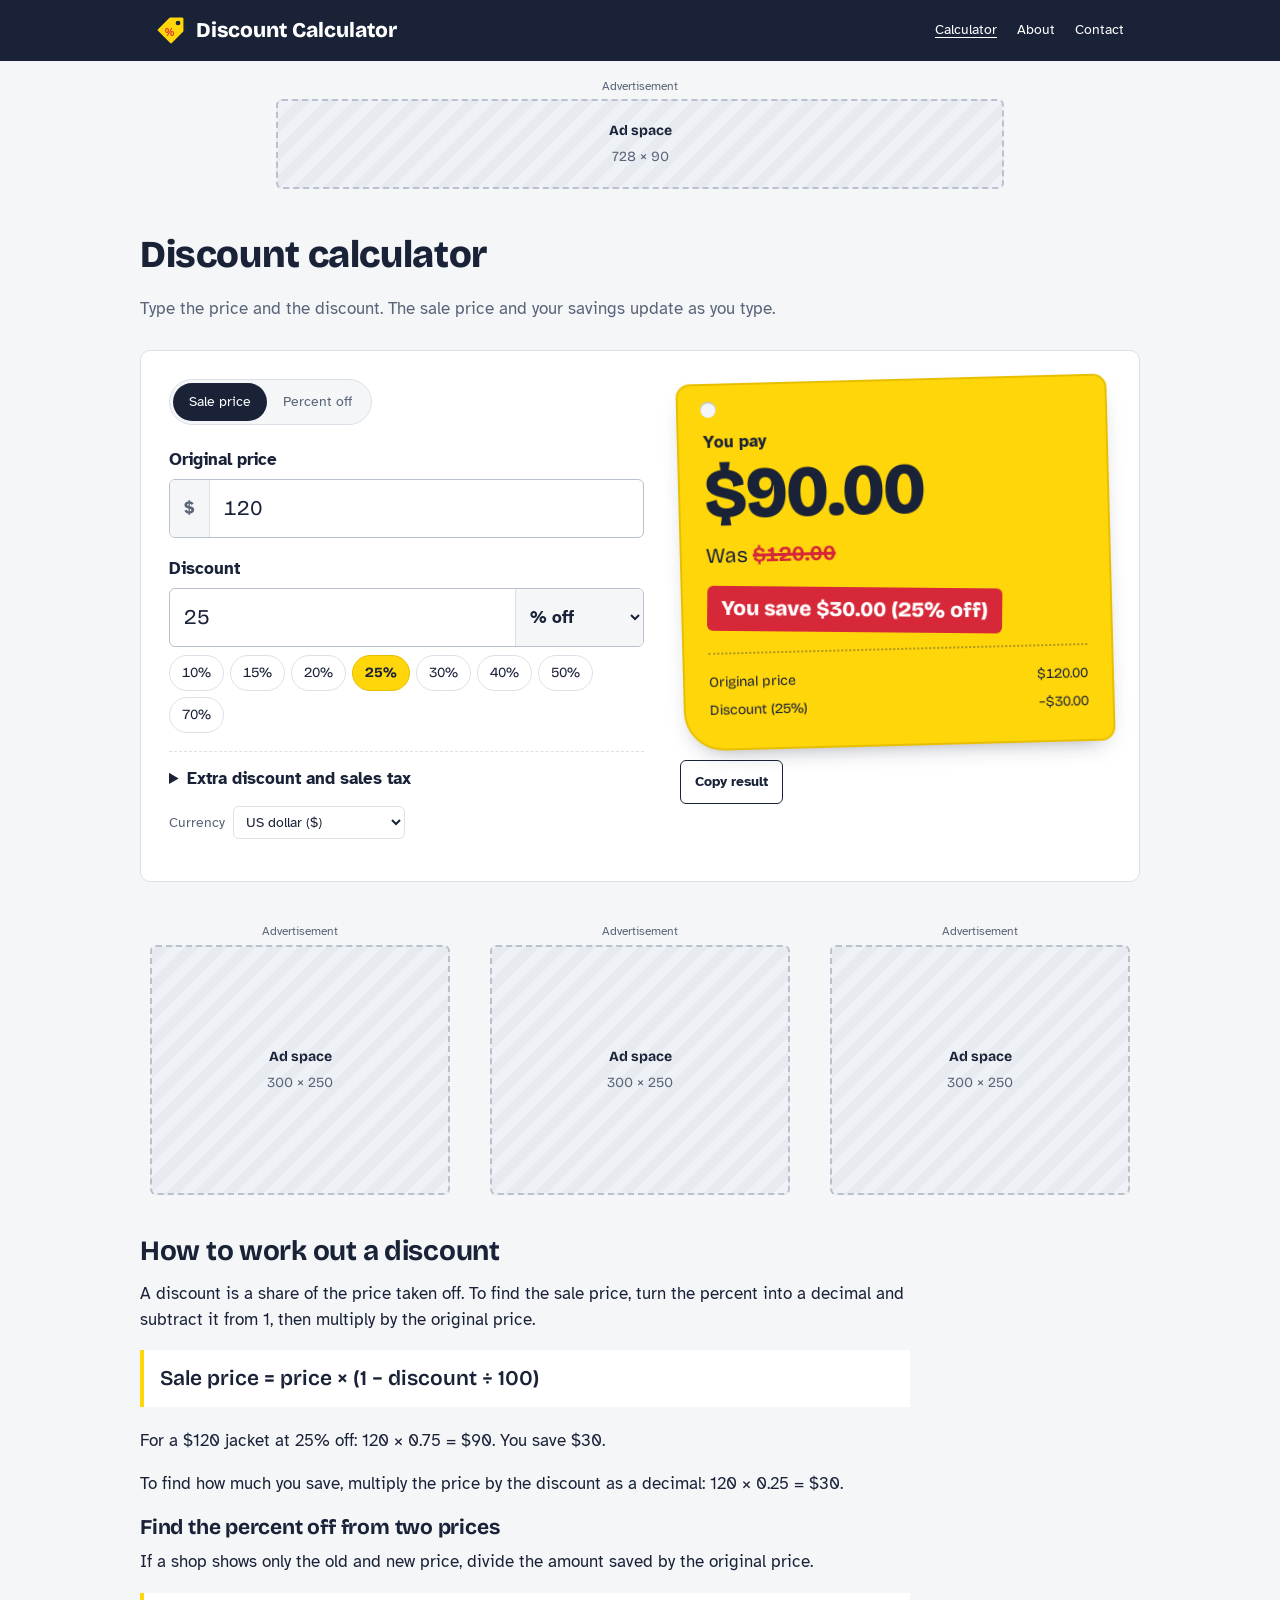
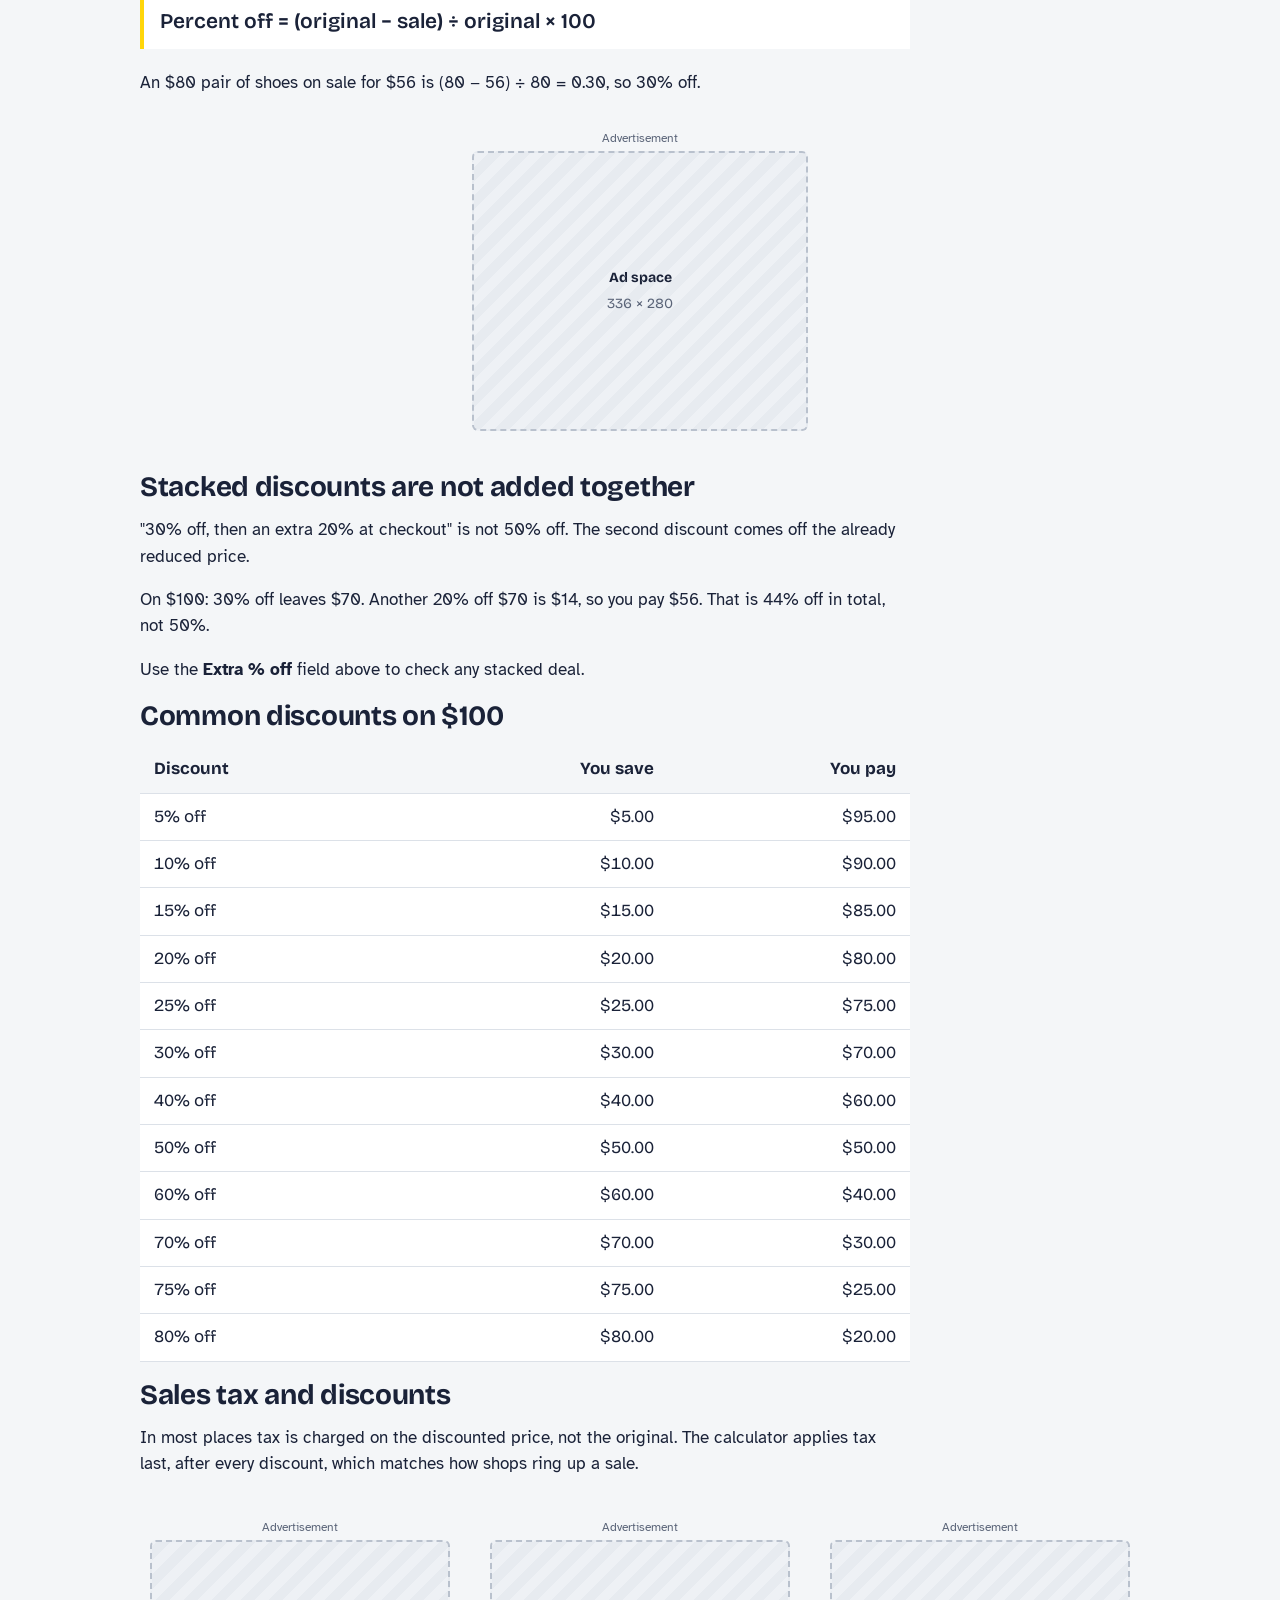
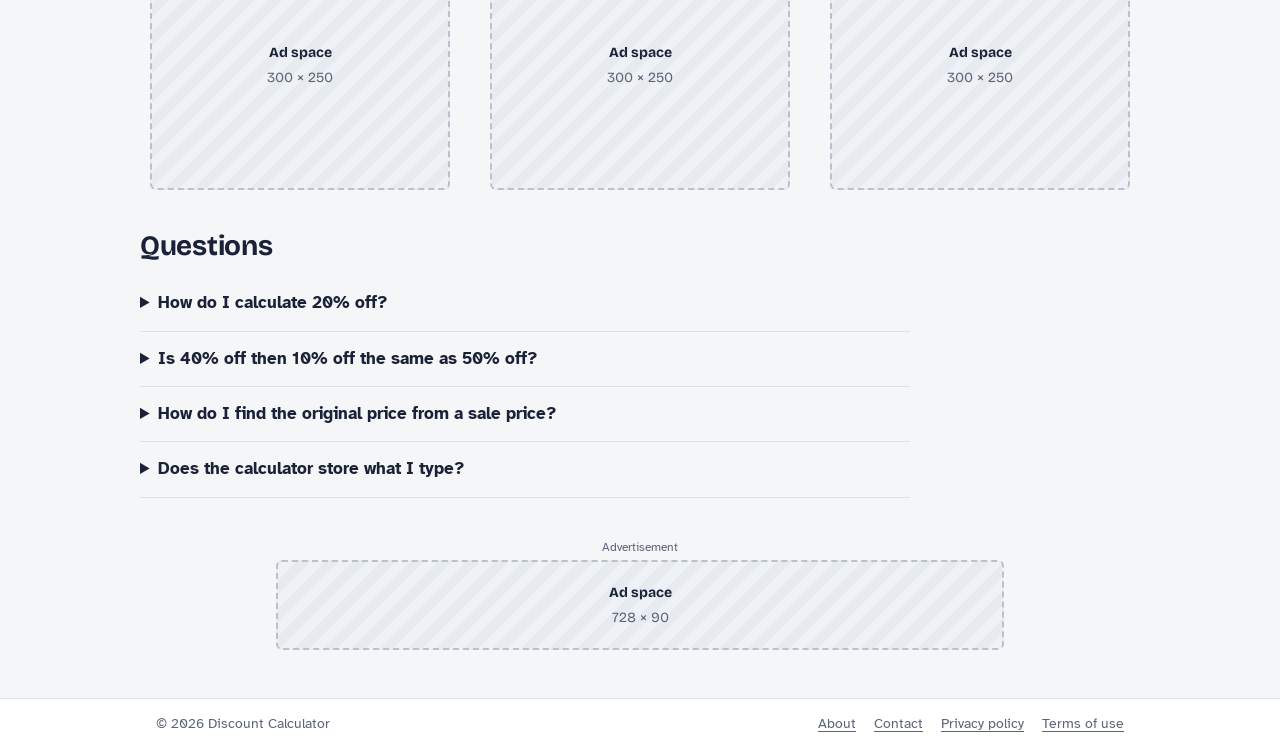
==== public/index.html @ c215a8cb "Add static discount calculator website with ad slots Sale-price and percent-off calculator with stac" ====
<!doctype html>
<html lang="en">
<head>
  <meta charset="utf-8">
  <meta name="viewport" content="width=device-width, initial-scale=1">
  <title>Discount Calculator – Find the Sale Price and How Much You Save</title>
  <meta name="description" content="Free discount calculator. Enter a price and a percent off to see the sale price, how much you save, stacked discounts and sales tax. Works with any currency.">
  <!-- AdSense: replace ca-pub-XXXXXXXXXXXXXXXX with your publisher ID on every page -->
  <meta name="google-adsense-account" content="ca-pub-XXXXXXXXXXXXXXXX">
  <meta property="og:title" content="Discount Calculator">
  <meta property="og:description" content="See the sale price and how much you save in seconds.">
  <meta property="og:type" content="website">
  <meta name="theme-color" content="#1a2238">
  <link rel="icon" href="favicon.svg" type="image/svg+xml">
  <link rel="preconnect" href="https://fonts.googleapis.com">
  <link rel="preconnect" href="https://fonts.gstatic.com" crossorigin>
  <link rel="stylesheet" href="https://fonts.googleapis.com/css2?family=Atkinson+Hyperlegible:wght@400;700&family=Bricolage+Grotesque:opsz,wght@12..96,600;12..96,700;12..96,800&display=swap">
  <link rel="stylesheet" href="css/style.css">
  <script type="application/ld+json">
  {
    "@context": "https://schema.org",
    "@type": "WebApplication",
    "name": "Discount Calculator",
    "applicationCategory": "FinanceApplication",
    "operatingSystem": "Any",
    "offers": { "@type": "Offer", "price": "0" }
  }
  </script>
</head>
<body>
  <a class="skip-link" href="#calculator">Skip to calculator</a>

  <header class="site-header">
    <div class="inner">
      <a class="brand" href="./"><img src="favicon.svg" alt="" width="30" height="30">Discount Calculator</a>
      <nav class="site-nav" aria-label="Main">
        <a href="./" aria-current="page">Calculator</a>
        <a href="about.html">About</a>
        <a href="contact.html">Contact</a>
      </nav>
    </div>
  </header>

  <div class="ad ad-top" data-ad="top-banner" data-size="728 × 90"></div>

  <div class="frame">
    <aside class="rail" aria-label="Advertisement">
      <div class="ad" data-ad="rail-left" data-size="160 × 600"></div>
    </aside>

    <main id="main">
      <section class="calc-intro">
        <h1>Discount calculator</h1>
        <p>Type the price and the discount. The sale price and your savings update as you type.</p>
      </section>

      <section class="calc" id="calculator" aria-label="Discount calculator">
        <div class="calc-inputs">
          <div class="modes" role="tablist" aria-label="What do you want to find?">
            <button type="button" role="tab" id="tab-sale" aria-controls="panel-sale" aria-selected="true">Sale price</button>
            <button type="button" role="tab" id="tab-percent" aria-controls="panel-percent" aria-selected="false" tabindex="-1">Percent off</button>
          </div>

          <!-- Mode 1: price + discount → sale price -->
          <div role="tabpanel" id="panel-sale" aria-labelledby="tab-sale">
            <div class="field" id="f-price">
              <label for="price">Original price</label>
              <div class="input-wrap">
                <span class="affix currency-symbol" aria-hidden="true">$</span>
                <input id="price" type="text" inputmode="decimal" autocomplete="off" placeholder="0.00" value="120">
              </div>
            </div>

            <div class="field" id="f-discount">
              <label for="discount">Discount</label>
              <div class="input-wrap">
                <input id="discount" type="text" inputmode="decimal" autocomplete="off" placeholder="0" value="25">
                <select id="discount-type" aria-label="Discount type">
                  <option value="percent">% off</option>
                  <option value="amount">amount off</option>
                </select>
              </div>
              <div class="chips" id="chips" aria-label="Common discounts">
                <button type="button" data-value="10">10%</button>
                <button type="button" data-value="15">15%</button>
                <button type="button" data-value="20">20%</button>
                <button type="button" data-value="25">25%</button>
                <button type="button" data-value="30">30%</button>
                <button type="button" data-value="40">40%</button>
                <button type="button" data-value="50">50%</button>
                <button type="button" data-value="70">70%</button>
              </div>
            </div>

            <details class="extras">
              <summary>Extra discount and sales tax</summary>
              <div class="row-2">
                <div class="field" id="f-extra">
                  <label for="extra">Extra % off <span class="hint">applied after the first</span></label>
                  <div class="input-wrap">
                    <input id="extra" type="text" inputmode="decimal" autocomplete="off" placeholder="0">
                    <span class="affix">%</span>
                  </div>
                </div>
                <div class="field" id="f-tax">
                  <label for="tax">Sales tax</label>
                  <div class="input-wrap">
                    <input id="tax" type="text" inputmode="decimal" autocomplete="off" placeholder="0">
                    <span class="affix">%</span>
                  </div>
                </div>
              </div>
            </details>
          </div>

          <!-- Mode 2: original + sale price → percent off -->
          <div role="tabpanel" id="panel-percent" aria-labelledby="tab-percent" hidden>
            <div class="field" id="f-orig">
              <label for="orig">Original price</label>
              <div class="input-wrap">
                <span class="affix currency-symbol" aria-hidden="true">$</span>
                <input id="orig" type="text" inputmode="decimal" autocomplete="off" placeholder="0.00" value="80">
              </div>
            </div>
            <div class="field" id="f-sale">
              <label for="sale">Sale price</label>
              <div class="input-wrap">
                <span class="affix currency-symbol" aria-hidden="true">$</span>
                <input id="sale" type="text" inputmode="decimal" autocomplete="off" placeholder="0.00" value="56">
              </div>
            </div>
          </div>

          <p class="currency">
            <label for="currency">Currency</label>
            <select id="currency">
              <option value="USD">US dollar ($)</option>
              <option value="EUR">Euro (€)</option>
              <option value="GBP">British pound (£)</option>
              <option value="INR">Indian rupee (₹)</option>
              <option value="PKR">Pakistani rupee (Rs)</option>
              <option value="CAD">Canadian dollar (CA$)</option>
              <option value="AUD">Australian dollar (A$)</option>
              <option value="AED">UAE dirham (AED)</option>
              <option value="SAR">Saudi riyal (SAR)</option>
              <option value="JPY">Japanese yen (¥)</option>
            </select>
          </p>
        </div>

        <div class="tag-wrap">
          <div class="tag" id="tag" aria-live="polite">
            <p class="tag-label" id="tag-label">You pay</p>
            <p class="tag-price" id="tag-price">–</p>
            <p class="tag-was" id="tag-was"></p>
            <p class="tag-save" id="tag-save" hidden></p>
            <ul class="tag-lines" id="tag-lines"></ul>
          </div>
          <div class="tag-actions">
            <button type="button" class="btn" id="copy">Copy result</button>
            <span id="copy-status" role="status"></span>
          </div>
        </div>
      </section>

      <div class="ad-tiles">
        <div class="ad" data-ad="tile-1" data-size="300 × 250"></div>
        <div class="ad" data-ad="tile-2" data-size="300 × 250"></div>
        <div class="ad" data-ad="tile-3" data-size="300 × 250"></div>
      </div>

      <section class="content">
        <h2>How to work out a discount</h2>
        <p>A discount is a share of the price taken off. To find the sale price, turn the percent into a decimal and subtract it from 1, then multiply by the original price.</p>
        <p class="formula">Sale price = price × (1 − discount ÷ 100)</p>
        <p>For a $120 jacket at 25% off: 120 × 0.75 = $90. You save $30.</p>
        <p>To find how much you save, multiply the price by the discount as a decimal: 120 × 0.25 = $30.</p>

        <h3>Find the percent off from two prices</h3>
        <p>If a shop shows only the old and new price, divide the amount saved by the original price.</p>
        <p class="formula">Percent off = (original − sale) ÷ original × 100</p>
        <p>An $80 pair of shoes on sale for $56 is (80 − 56) ÷ 80 = 0.30, so 30% off.</p>
      </section>

      <div class="ad ad-inline" data-ad="in-content" data-size="336 × 280"></div>

      <section class="content">
        <h2>Stacked discounts are not added together</h2>
        <p>"30% off, then an extra 20% at checkout" is not 50% off. The second discount comes off the already reduced price.</p>
        <p>On $100: 30% off leaves $70. Another 20% off $70 is $14, so you pay $56. That is 44% off in total, not 50%.</p>
        <p>Use the <strong>Extra % off</strong> field above to check any stacked deal.</p>

        <h2>Common discounts on $100</h2>
        <div class="table-scroll">
          <table>
            <thead>
              <tr><th scope="col">Discount</th><th scope="col">You save</th><th scope="col">You pay</th></tr>
            </thead>
            <tbody id="ref-table"></tbody>
          </table>
        </div>

        <h2>Sales tax and discounts</h2>
        <p>In most places tax is charged on the discounted price, not the original. The calculator applies tax last, after every discount, which matches how shops ring up a sale.</p>
      </section>

      <div class="ad-tiles">
        <div class="ad" data-ad="tile-4" data-size="300 × 250"></div>
        <div class="ad" data-ad="tile-5" data-size="300 × 250"></div>
        <div class="ad" data-ad="tile-6" data-size="300 × 250"></div>
      </div>

      <section class="content faq">
        <h2>Questions</h2>
        <details>
          <summary>How do I calculate 20% off?</summary>
          <p>Multiply the price by 0.8. A $45 item at 20% off costs 45 × 0.8 = $36.</p>
        </details>
        <details>
          <summary>Is 40% off then 10% off the same as 50% off?</summary>
          <p>No. You pay 0.6 × 0.9 = 0.54 of the price, which is 46% off.</p>
        </details>
        <details>
          <summary>How do I find the original price from a sale price?</summary>
          <p>Divide the sale price by (1 − discount ÷ 100). If $63 is the price after 30% off, the original was 63 ÷ 0.7 = $90.</p>
        </details>
        <details>
          <summary>Does the calculator store what I type?</summary>
          <p>No. Everything is worked out in your browser. Only your currency choice is remembered on your device.</p>
        </details>
      </section>
    </main>

    <aside class="rail" aria-label="Advertisement">
      <div class="ad" data-ad="rail-right" data-size="160 × 600"></div>
    </aside>
  </div>

  <div class="ad ad-bottom" data-ad="bottom-banner" data-size="728 × 90"></div>

  <footer class="site-footer">
    <div class="inner">
      <span>© <span id="year">2026</span> Discount Calculator</span>
      <nav aria-label="Footer">
        <a href="about.html">About</a>
        <a href="contact.html">Contact</a>
        <a href="privacy.html">Privacy policy</a>
        <a href="terms.html">Terms of use</a>
      </nav>
    </div>
  </footer>

  <aside class="video-ad" id="video-ad" aria-label="Advertisement" hidden>
    <span class="ad-label">Advertisement</span>
    <button type="button" class="close-ad" id="video-ad-close" aria-label="Close video ad">×</button>
    <div class="ad-box" id="video-ad-box"></div>
  </aside>

  <dialog class="popup-ad" id="popup-ad" aria-label="Advertisement">
    <div class="popup-inner">
      <span class="ad-label">Advertisement</span>
      <div class="ad-box" id="popup-ad-box"></div>
      <button type="button" class="popup-close" id="popup-ad-close">Close ad and continue</button>
    </div>
  </dialog>

  <script src="js/calculator.js"></script>
  <script src="js/ads.js"></script>
</body>
</html>
---- public/css/style.css ----
/* Discount Calculator — shelf-tag theme */

:root {
  --ink: #1a2238;
  --ink-soft: #5a6478;
  --paper: #f4f6f8;
  --surface: #ffffff;
  --rule: #dce1e8;
  --tag: #ffd60a;
  --tag-edge: #e8bf00;
  --markdown: #d62839;
  --focus: #2f6fed;

  --display: "Bricolage Grotesque", "Arial Narrow", system-ui, sans-serif;
  --text: "Atkinson Hyperlegible", system-ui, -apple-system, "Segoe UI", sans-serif;

  --step--1: 0.875rem;
  --step-0: 1.0625rem;
  --step-1: 1.3125rem;
  --step-2: 1.75rem;
  --step-3: 2.375rem;
  --step-4: clamp(2.75rem, 7vw, 4.5rem);

  --radius-field: 6px;
  --radius-tag: 14px;
  --main-width: 1000px;
}

*,
*::before,
*::after {
  box-sizing: border-box;
}

html {
  -webkit-text-size-adjust: 100%;
}

body {
  margin: 0;
  background: var(--paper);
  color: var(--ink);
  font-family: var(--text);
  font-size: var(--step-0);
  line-height: 1.55;
}

img,
video {
  display: block;
  max-width: 100%;
}

a {
  color: var(--ink);
  text-underline-offset: 3px;
}

:focus-visible {
  outline: 3px solid var(--focus);
  outline-offset: 2px;
}

h1,
h2,
h3 {
  font-family: var(--display);
  line-height: 1.15;
  letter-spacing: -0.01em;
  margin: 0 0 0.5em;
}

h1 {
  font-size: var(--step-3);
  font-weight: 800;
}

h2 {
  font-size: var(--step-2);
  font-weight: 700;
}

h3 {
  font-size: var(--step-1);
  font-weight: 700;
}

p {
  margin: 0 0 1em;
}

.skip-link {
  position: absolute;
  left: -999px;
  top: 8px;
  background: var(--surface);
  padding: 8px 12px;
  z-index: 100;
}

.skip-link:focus {
  left: 8px;
}

/* ---------- Header & footer ---------- */

.site-header {
  background: var(--ink);
  color: #fff;
}

.site-header .inner,
.site-footer .inner {
  max-width: var(--main-width);
  margin: 0 auto;
  padding: 14px 16px;
  display: flex;
  align-items: center;
  justify-content: space-between;
  gap: 16px;
  flex-wrap: wrap;
}

.brand {
  display: flex;
  align-items: center;
  gap: 10px;
  color: #fff;
  text-decoration: none;
  font-family: var(--display);
  font-weight: 800;
  font-size: var(--step-1);
}

.brand img {
  width: 30px;
  height: 30px;
}

.site-nav {
  display: flex;
  gap: 20px;
  font-size: var(--step--1);
}

.site-nav a {
  color: #fff;
  text-decoration: none;
}

.site-nav a:hover,
.site-nav a[aria-current="page"] {
  text-decoration: underline;
}

.site-footer {
  border-top: 1px solid var(--rule);
  background: var(--surface);
  color: var(--ink-soft);
  font-size: var(--step--1);
  margin-top: 48px;
}

.site-footer nav {
  display: flex;
  flex-wrap: wrap;
  gap: 18px;
}

.site-footer a {
  color: var(--ink-soft);
}

/* ---------- Page frame with side rails ---------- */

.frame {
  display: grid;
  grid-template-columns: minmax(0, var(--main-width));
  justify-content: center;
  gap: 24px;
  padding: 0 16px;
}

.rail {
  display: none;
}

@media (min-width: 1300px) {
  .frame {
    grid-template-columns: 160px minmax(0, var(--main-width)) 160px;
  }

  .rail {
    display: block;
  }

  .rail .ad {
    position: sticky;
    top: 16px;
  }
}

@media (min-width: 1720px) {
  .frame {
    grid-template-columns: 300px minmax(0, var(--main-width)) 300px;
  }
}

main {
  min-width: 0;
}

/* ---------- Calculator ---------- */

.calc-intro {
  padding: 28px 0 8px;
  max-width: 62ch;
}

.calc-intro p {
  color: var(--ink-soft);
  margin: 0;
}

.calc {
  display: grid;
  grid-template-columns: minmax(0, 1fr);
  gap: 28px;
  background: var(--surface);
  border: 1px solid var(--rule);
  border-radius: 10px;
  padding: 20px;
  margin-top: 20px;
}

@media (min-width: 820px) {
  .calc {
    grid-template-columns: minmax(0, 1.1fr) minmax(0, 1fr);
    gap: 36px;
    padding: 28px;
  }
}

.modes {
  display: inline-flex;
  border: 1px solid var(--rule);
  border-radius: 999px;
  padding: 3px;
  margin-bottom: 22px;
  background: var(--paper);
}

.modes button {
  font: inherit;
  font-size: var(--step--1);
  border: 0;
  background: transparent;
  color: var(--ink-soft);
  padding: 8px 16px;
  border-radius: 999px;
  cursor: pointer;
}

.modes button[aria-selected="true"] {
  background: var(--ink);
  color: #fff;
}

.field {
  margin-bottom: 18px;
}

.field label,
.field .label {
  display: block;
  font-weight: 700;
  margin-bottom: 6px;
}

.field .hint {
  font-weight: 400;
  color: var(--ink-soft);
  font-size: var(--step--1);
}

.input-wrap {
  display: flex;
  align-items: stretch;
  border: 1.5px solid #b9c1cd;
  border-radius: var(--radius-field);
  background: var(--surface);
  overflow: hidden;
}

.input-wrap:focus-within {
  border-color: var(--focus);
  box-shadow: 0 0 0 3px rgba(47, 111, 237, 0.2);
}

.input-wrap input {
  flex: 1;
  min-width: 0;
  border: 0;
  padding: 12px 14px;
  font: inherit;
  font-size: var(--step-1);
  font-variant-numeric: tabular-nums;
  color: var(--ink);
  background: transparent;
}

.input-wrap input:focus {
  outline: none;
}

.input-wrap .affix {
  display: flex;
  align-items: center;
  padding: 0 14px;
  background: var(--paper);
  color: var(--ink-soft);
  font-weight: 700;
  border-left: 1px solid var(--rule);
}

.input-wrap .affix:first-child {
  border-left: 0;
  border-right: 1px solid var(--rule);
}

.input-wrap select {
  border: 0;
  border-left: 1px solid var(--rule);
  background: var(--paper);
  font: inherit;
  font-weight: 700;
  color: var(--ink);
  padding: 0 10px;
  cursor: pointer;
}

.field.has-error .input-wrap {
  border-color: var(--markdown);
}

.error {
  color: var(--markdown);
  font-size: var(--step--1);
  margin: 6px 0 0;
}

.chips {
  display: flex;
  flex-wrap: wrap;
  gap: 6px;
  margin-top: 8px;
}

.chips button {
  font: inherit;
  font-size: var(--step--1);
  font-variant-numeric: tabular-nums;
  border: 1px solid var(--rule);
  background: var(--surface);
  color: var(--ink);
  border-radius: 999px;
  padding: 6px 12px;
  min-height: 36px;
  cursor: pointer;
}

.chips button[aria-pressed="true"] {
  background: var(--tag);
  border-color: var(--tag-edge);
  font-weight: 700;
}

.extras {
  border-top: 1px dashed var(--rule);
  padding-top: 14px;
}

.extras summary {
  cursor: pointer;
  font-weight: 700;
  margin-bottom: 14px;
}

.row-2 {
  display: grid;
  grid-template-columns: 1fr 1fr;
  gap: 12px;
}

.currency {
  display: flex;
  align-items: center;
  gap: 8px;
  font-size: var(--step--1);
  color: var(--ink-soft);
}

.currency select {
  font: inherit;
  border: 1px solid var(--rule);
  border-radius: var(--radius-field);
  padding: 6px 8px;
  background: var(--surface);
  color: var(--ink);
}

/* ---------- The shelf tag (result) ---------- */

.tag-wrap {
  align-self: start;
  position: sticky;
  top: 16px;
}

.tag {
  position: relative;
  background: var(--tag);
  border: 2px solid var(--tag-edge);
  border-radius: var(--radius-tag) var(--radius-tag) var(--radius-tag) 40px;
  padding: 44px 24px 24px;
  transform: rotate(-1.5deg);
  box-shadow: 0 10px 24px -14px rgba(26, 34, 56, 0.55);
}

/* Punch hole and string */
.tag::before {
  content: "";
  position: absolute;
  top: 16px;
  left: 22px;
  width: 16px;
  height: 16px;
  border-radius: 50%;
  background: var(--paper);
  box-shadow: inset 0 1px 2px rgba(0, 0, 0, 0.3);
}

.tag-label {
  font-weight: 700;
  margin: 0 0 2px;
}

.tag-price {
  font-family: var(--display);
  font-weight: 800;
  font-size: var(--step-4);
  line-height: 1;
  letter-spacing: -0.03em;
  font-variant-numeric: tabular-nums;
  margin: 0 0 10px;
  overflow-wrap: anywhere;
}

.tag-was {
  font-size: var(--step-1);
  margin: 0 0 18px;
}

.tag-was s {
  color: var(--markdown);
  text-decoration-thickness: 3px;
  font-weight: 700;
  font-variant-numeric: tabular-nums;
}

.tag-save {
  display: inline-block;
  background: var(--markdown);
  color: #fff;
  font-family: var(--display);
  font-weight: 800;
  font-size: var(--step-1);
  padding: 6px 14px;
  border-radius: 6px;
  transform: rotate(2deg);
  margin-bottom: 18px;
  font-variant-numeric: tabular-nums;
}

.tag-lines {
  list-style: none;
  margin: 0;
  padding: 14px 0 0;
  border-top: 2px dotted rgba(26, 34, 56, 0.35);
  font-size: var(--step--1);
}

.tag-lines li {
  display: flex;
  justify-content: space-between;
  gap: 12px;
  padding: 3px 0;
  font-variant-numeric: tabular-nums;
}

.tag.is-empty .tag-price {
  font-size: var(--step-3);
}

.tag.updated {
  animation: tag-swing 0.45s ease-out;
}

@keyframes tag-swing {
  0% {
    transform: rotate(-4deg);
  }
  60% {
    transform: rotate(0deg);
  }
  100% {
    transform: rotate(-1.5deg);
  }
}

.tag-actions {
  margin-top: 14px;
  display: flex;
  gap: 10px;
  align-items: center;
  font-size: var(--step--1);
}

.btn {
  font: inherit;
  font-weight: 700;
  border: 1.5px solid var(--ink);
  background: var(--surface);
  color: var(--ink);
  border-radius: var(--radius-field);
  padding: 9px 14px;
  min-height: 44px;
  cursor: pointer;
}

.btn:hover {
  background: var(--paper);
}

/* ---------- Content sections ---------- */

.content {
  margin-top: 40px;
  max-width: 70ch;
}

.content ul,
.content ol {
  padding-left: 1.3em;
}

.content li {
  margin-bottom: 0.4em;
}

.formula {
  background: var(--surface);
  border-left: 4px solid var(--tag);
  padding: 12px 16px;
  font-size: var(--step-1);
  font-family: var(--display);
  font-weight: 600;
  margin: 0 0 1em;
}

.table-scroll {
  overflow-x: auto;
  margin: 0 0 1em;
}

table {
  border-collapse: collapse;
  width: 100%;
  background: var(--surface);
  font-variant-numeric: tabular-nums;
}

th,
td {
  text-align: right;
  padding: 10px 14px;
  border-bottom: 1px solid var(--rule);
  white-space: nowrap;
}

th:first-child,
td:first-child {
  text-align: left;
}

thead th {
  font-family: var(--display);
  background: var(--paper);
}

.faq details {
  border-bottom: 1px solid var(--rule);
  padding: 14px 0;
}

.faq summary {
  cursor: pointer;
  font-weight: 700;
  font-size: var(--step-0);
}

.faq details p {
  margin: 10px 0 0;
}

.prose {
  max-width: 70ch;
  padding-top: 28px;
}

.prose h2 {
  margin-top: 1.5em;
}

/* ---------- Ad slots ---------- */

.ad {
  margin: 0 auto;
  text-align: center;
}

.ad-label {
  display: block;
  font-size: 0.75rem;
  color: var(--ink-soft);
  margin-bottom: 4px;
  text-align: center;
}

.ad-box {
  margin: 0 auto;
  overflow: hidden;
}

.ad-placeholder {
  display: flex;
  flex-direction: column;
  align-items: center;
  justify-content: center;
  gap: 4px;
  width: 100%;
  height: 100%;
  border: 2px dashed #b9c1cd;
  border-radius: 6px;
  background: repeating-linear-gradient(
    -45deg,
    #eef1f5,
    #eef1f5 10px,
    #e7ebf0 10px,
    #e7ebf0 20px
  );
  color: var(--ink-soft);
  font-size: var(--step--1);
  padding: 8px;
}

.ad-placeholder span {
  font-family: var(--display);
}

.ad-placeholder strong {
  color: var(--ink);
  font-family: var(--display);
}

.ad-box img {
  margin: 0 auto;
}

/* Reserved sizes stop the layout from jumping when ads load */
.ad-top {
  padding: 16px;
}

.ad-top .ad-box,
.ad-bottom .ad-box {
  width: 728px;
  max-width: 100%;
  min-height: 90px;
  height: 90px;
}

@media (max-width: 767px) {
  .ad-top .ad-box,
  .ad-bottom .ad-box {
    width: 320px;
    height: 100px;
    min-height: 100px;
  }
}

.ad-bottom {
  margin-top: 40px;
}

.rail .ad-box {
  width: 160px;
  height: 600px;
}

@media (min-width: 1720px) {
  .rail .ad-box {
    width: 300px;
  }
}

.ad-tiles {
  display: grid;
  grid-template-columns: repeat(auto-fit, minmax(300px, 1fr));
  gap: 20px;
  margin: 40px 0;
  justify-items: center;
}

.ad-tiles .ad-box {
  width: 300px;
  height: 250px;
}

.ad-inline {
  margin: 32px 0;
}

.ad-inline .ad-box {
  width: 336px;
  max-width: 100%;
  height: 280px;
}

/* Floating video ad, bottom right */
.video-ad {
  position: fixed;
  right: 16px;
  bottom: 16px;
  width: 340px;
  max-width: calc(100vw - 32px);
  background: var(--ink);
  color: #fff;
  border-radius: 10px;
  padding: 8px;
  z-index: 50;
  box-shadow: 0 16px 40px -12px rgba(26, 34, 56, 0.6);
}

.video-ad[hidden] {
  display: none;
}

.video-ad .ad-label {
  color: #c9cfdb;
  text-align: left;
  margin: 0 36px 6px 4px;
}

.video-ad .ad-box {
  width: 100%;
  aspect-ratio: 16 / 9;
  background: #000;
  border-radius: 6px;
}

.video-ad video {
  width: 100%;
  height: 100%;
  object-fit: cover;
}

.video-ad .ad-placeholder {
  background: #2a3350;
  border-color: #56607a;
  color: #c9cfdb;
}

.video-ad .ad-placeholder strong {
  color: #fff;
}

.close-ad {
  position: absolute;
  top: 4px;
  right: 4px;
  width: 32px;
  height: 32px;
  border: 0;
  border-radius: 50%;
  background: rgba(255, 255, 255, 0.15);
  color: #fff;
  font-size: 20px;
  line-height: 1;
  cursor: pointer;
}

@media (max-width: 600px) {
  .video-ad {
    width: 220px;
    right: 10px;
    bottom: 10px;
  }
}

/* Full-screen popup ad */
.popup-ad {
  width: 100vw;
  height: 100vh;
  max-width: 100vw;
  max-height: 100vh;
  margin: 0;
  padding: 0;
  border: 0;
  background: rgba(26, 34, 56, 0.94);
  color: #fff;
}

.popup-ad[open] {
  display: flex;
  align-items: center;
  justify-content: center;
}

.popup-ad::backdrop {
  background: transparent;
}

.popup-inner {
  position: relative;
  width: min(640px, calc(100vw - 32px));
  text-align: center;
}

.popup-inner .ad-label {
  color: #c9cfdb;
  margin-bottom: 10px;
}

.popup-inner .ad-box {
  width: 100%;
  aspect-ratio: 4 / 3;
  max-height: 70vh;
}

.popup-inner .ad-placeholder {
  background: #2a3350;
  border-color: #56607a;
  color: #c9cfdb;
}

.popup-inner .ad-placeholder strong {
  color: #fff;
  font-size: var(--step-1);
}

.popup-close {
  margin-top: 16px;
  font: inherit;
  font-weight: 700;
  background: #fff;
  color: var(--ink);
  border: 0;
  border-radius: var(--radius-field);
  padding: 10px 20px;
  min-height: 44px;
  cursor: pointer;
}

@media (prefers-reduced-motion: reduce) {
  *,
  *::before,
  *::after {
    animation: none !important;
    transition: none !important;
  }
}

.ad-box img,
.ad-box a {
  display: block;
  width: 100%;
  height: 100%;
}

.ad-box img {
  object-fit: contain;
}

/* Prices read better in the display face (the text face slashes its zeros) */
.input-wrap input,
.chips button,
.tag-was,
.tag-lines,
table {
  font-family: var(--display);
}

@media (max-width: 819px) {
  .tag-wrap {
    position: static;
  }
}
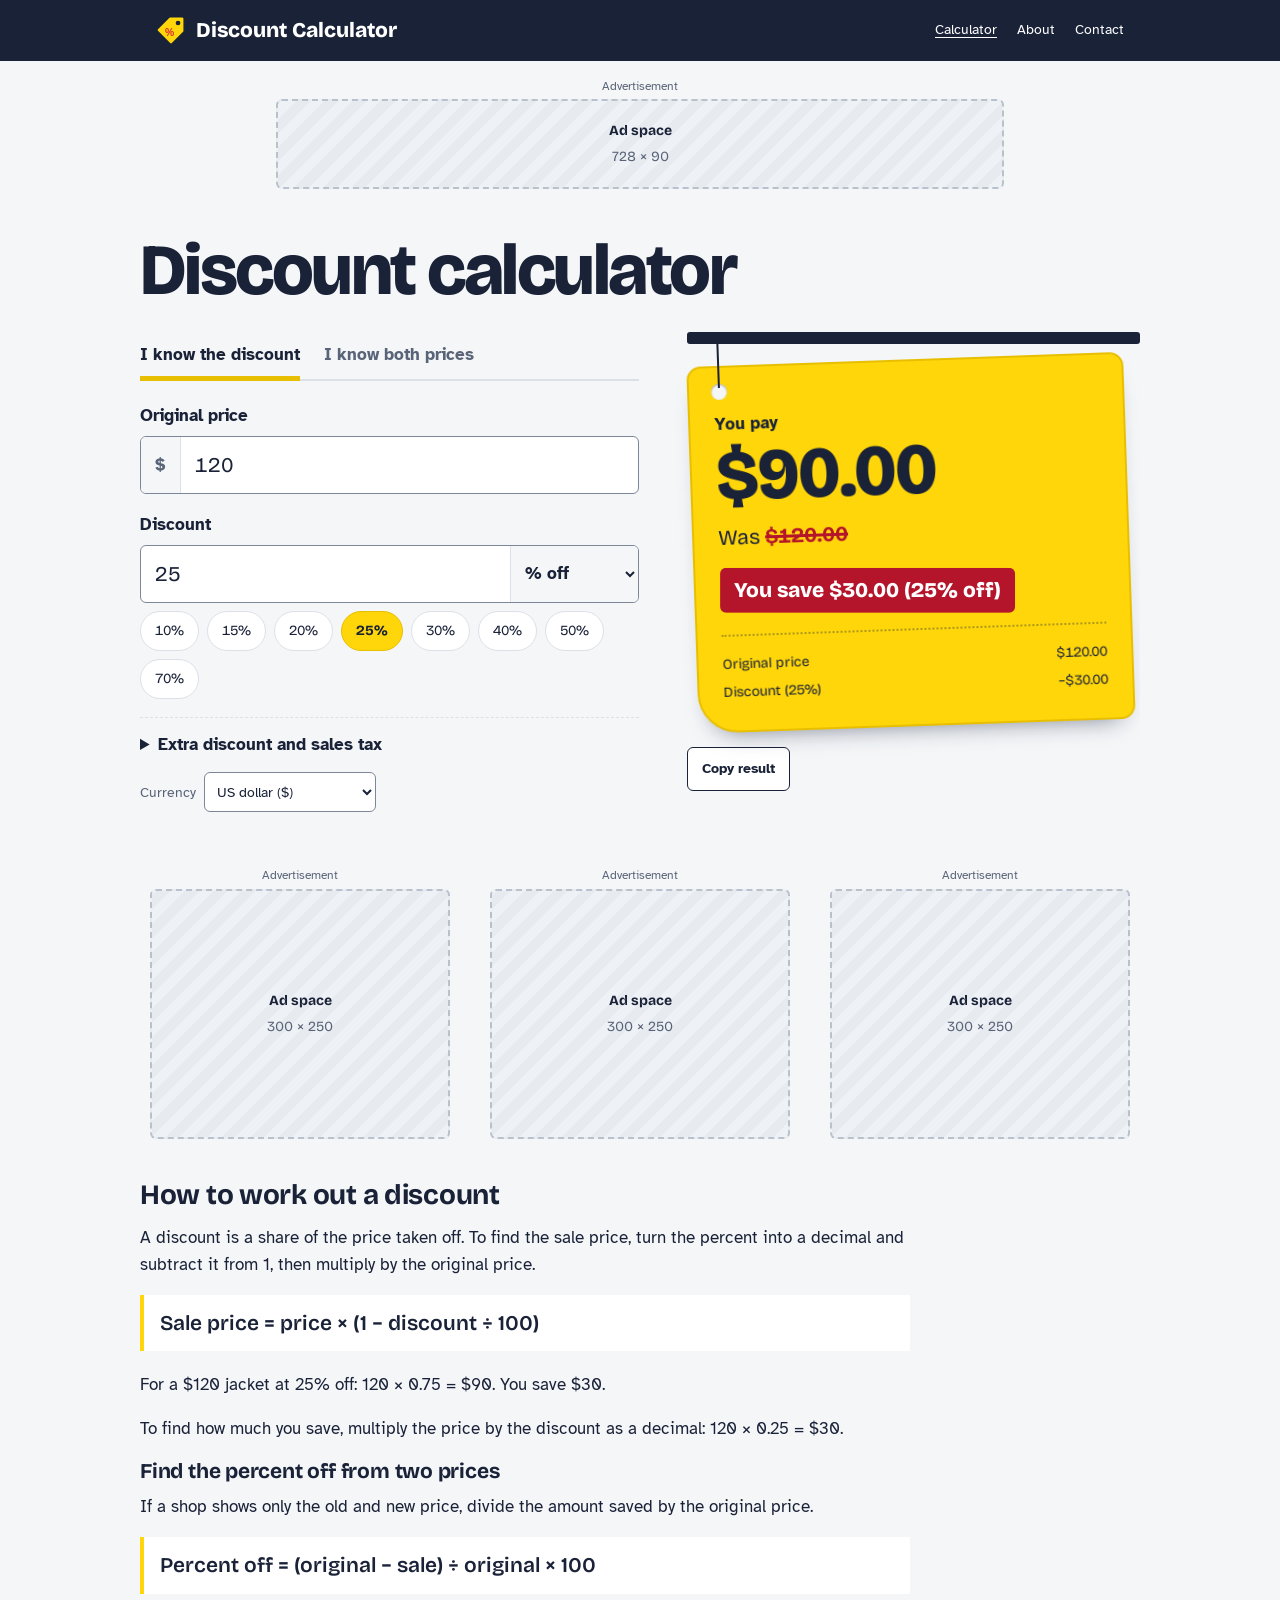
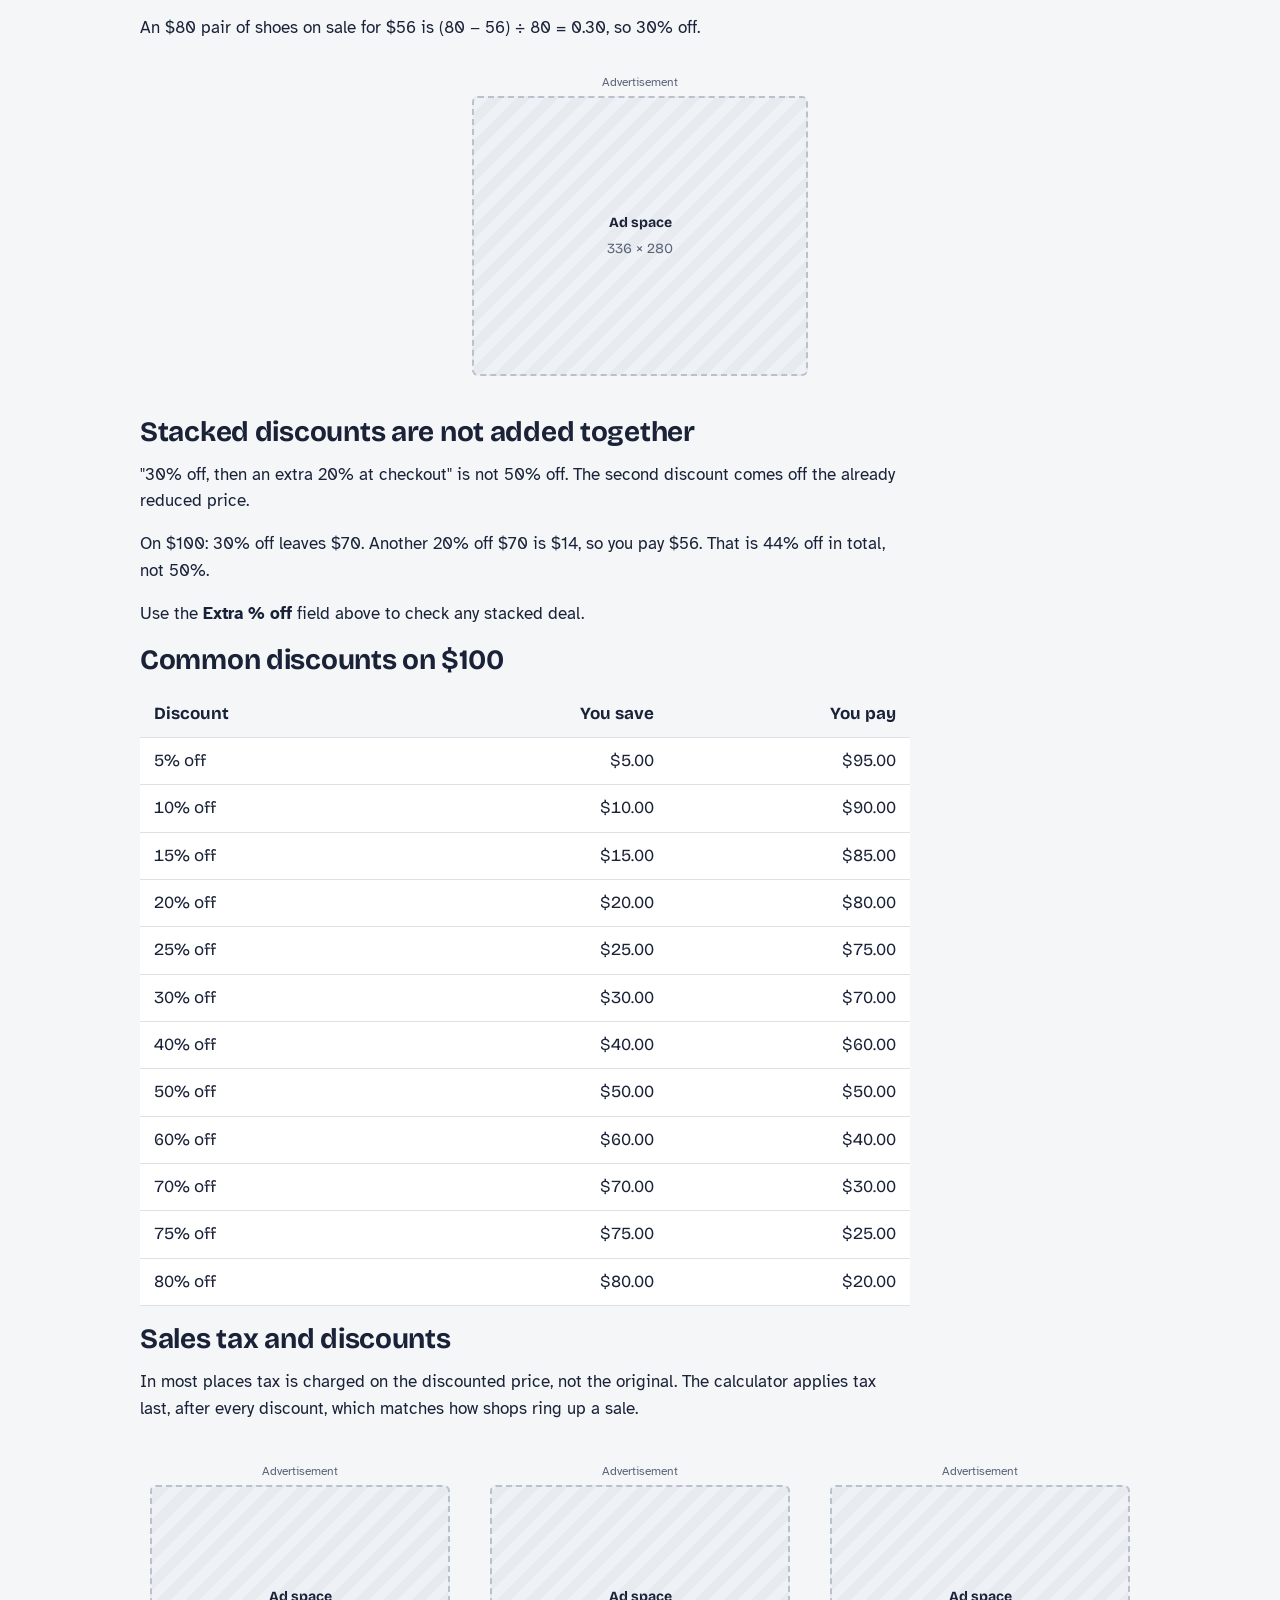
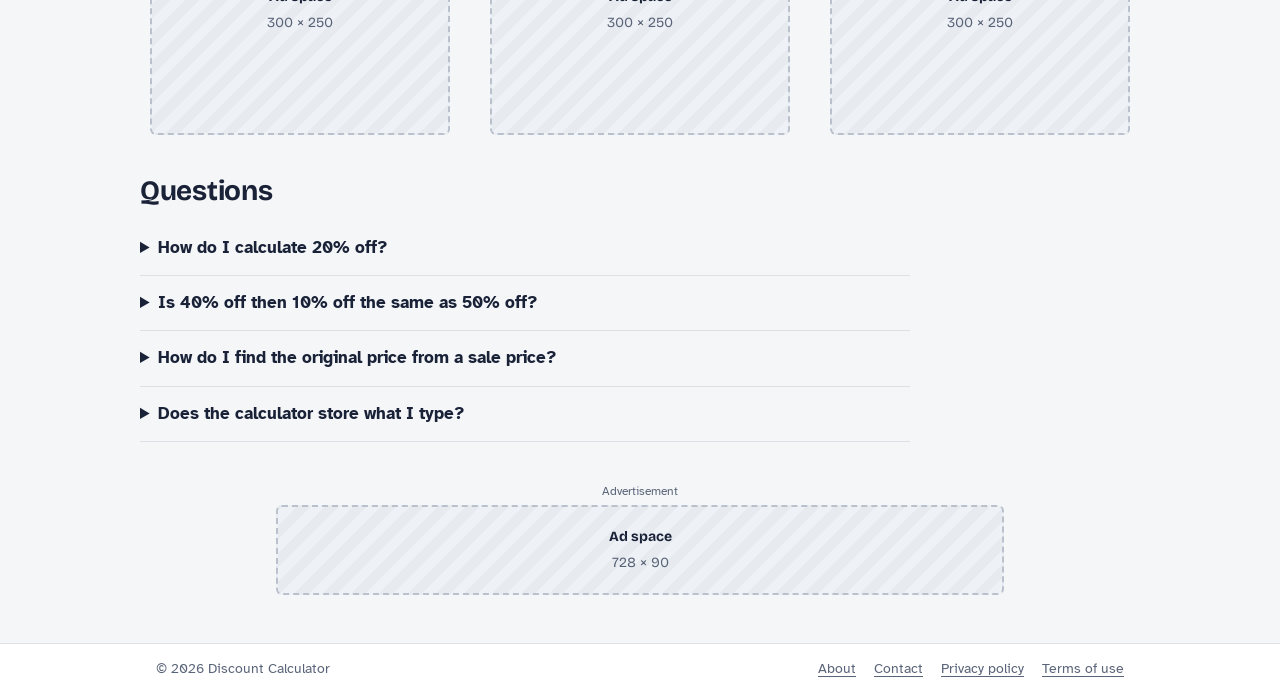
==== commit ff7f1543: "Refine calculator design and fix accessibility issues Design review against the frontend-design and " ====
--- a/public/index.html
+++ b/public/index.html
@@ -41,24 +41,20 @@
     </div>
   </header>
 
-  <div class="ad ad-top" data-ad="top-banner" data-size="728 × 90"></div>
+  <aside class="ad ad-top" aria-label="Advertisement, top" data-ad="top-banner" data-size="728 × 90"></aside>
 
   <div class="frame">
-    <aside class="rail" aria-label="Advertisement">
+    <aside class="rail" aria-label="Advertisement, left">
       <div class="ad" data-ad="rail-left" data-size="160 × 600"></div>
     </aside>
 
     <main id="main">
-      <section class="calc-intro">
-        <h1>Discount calculator</h1>
-        <p>Type the price and the discount. The sale price and your savings update as you type.</p>
-      </section>
-
-      <section class="calc" id="calculator" aria-label="Discount calculator">
+      <section class="calc" id="calculator" aria-labelledby="calc-title">
+        <h1 id="calc-title">Discount calculator</h1>
         <div class="calc-inputs">
-          <div class="modes" role="tablist" aria-label="What do you want to find?">
-            <button type="button" role="tab" id="tab-sale" aria-controls="panel-sale" aria-selected="true">Sale price</button>
-            <button type="button" role="tab" id="tab-percent" aria-controls="panel-percent" aria-selected="false" tabindex="-1">Percent off</button>
+          <div class="modes" role="tablist" aria-label="What do you know?">
+            <button type="button" role="tab" id="tab-sale" aria-controls="panel-sale" aria-selected="true">I know the discount</button>
+            <button type="button" role="tab" id="tab-percent" aria-controls="panel-percent" aria-selected="false" tabindex="-1">I know both prices</button>
           </div>
 
           <!-- Mode 1: price + discount → sale price -->
@@ -149,7 +145,7 @@
         </div>
 
         <div class="tag-wrap">
-          <div class="tag" id="tag" aria-live="polite">
+          <div class="tag" id="tag">
             <p class="tag-label" id="tag-label">You pay</p>
             <p class="tag-price" id="tag-price">–</p>
             <p class="tag-was" id="tag-was"></p>
@@ -160,6 +156,7 @@
             <button type="button" class="btn" id="copy">Copy result</button>
             <span id="copy-status" role="status"></span>
           </div>
+          <p class="visually-hidden" id="sr-result" aria-live="polite"></p>
         </div>
       </section>
 
@@ -231,12 +228,12 @@
       </section>
     </main>
 
-    <aside class="rail" aria-label="Advertisement">
+    <aside class="rail" aria-label="Advertisement, right">
       <div class="ad" data-ad="rail-right" data-size="160 × 600"></div>
     </aside>
   </div>
 
-  <div class="ad ad-bottom" data-ad="bottom-banner" data-size="728 × 90"></div>
+  <aside class="ad ad-bottom" aria-label="Advertisement, bottom" data-ad="bottom-banner" data-size="728 × 90"></aside>
 
   <footer class="site-footer">
     <div class="inner">
--- a/public/css/style.css
+++ b/public/css/style.css
@@ -8,8 +8,9 @@
   --rule: #dce1e8;
   --tag: #ffd60a;
   --tag-edge: #e8bf00;
-  --markdown: #d62839;
-  --focus: #2f6fed;
+  --markdown: #b5152a;
+  --focus: #1d4ed8;
+  --field-edge: #7d8799;
 
   --display: "Bricolage Grotesque", "Arial Narrow", system-ui, sans-serif;
   --text: "Atkinson Hyperlegible", system-ui, -apple-system, "Segoe UI", sans-serif;
@@ -212,58 +213,56 @@
 
 /* ---------- Calculator ---------- */
 
-.calc-intro {
-  padding: 28px 0 8px;
-  max-width: 62ch;
-}
-
-.calc-intro p {
-  color: var(--ink-soft);
-  margin: 0;
-}
-
 .calc {
   display: grid;
   grid-template-columns: minmax(0, 1fr);
-  gap: 28px;
-  background: var(--surface);
-  border: 1px solid var(--rule);
-  border-radius: 10px;
-  padding: 20px;
-  margin-top: 20px;
+  column-gap: 48px;
+  row-gap: 8px;
+  padding-top: 24px;
+  /* keeps the swinging tag from causing a sideways scrollbar */
+  overflow-x: clip;
+}
+
+.calc h1 {
+  grid-column: 1 / -1;
+  font-size: var(--step-4);
+  letter-spacing: -0.035em;
+  margin: 0 0 12px;
 }
 
 @media (min-width: 820px) {
   .calc {
     grid-template-columns: minmax(0, 1.1fr) minmax(0, 1fr);
-    gap: 36px;
-    padding: 28px;
   }
 }
 
 .modes {
-  display: inline-flex;
-  border: 1px solid var(--rule);
-  border-radius: 999px;
-  padding: 3px;
+  display: flex;
+  gap: 24px;
+  border-bottom: 2px solid var(--rule);
   margin-bottom: 22px;
-  background: var(--paper);
 }
 
 .modes button {
   font: inherit;
-  font-size: var(--step--1);
+  font-weight: 700;
   border: 0;
+  border-bottom: 5px solid transparent;
+  margin-bottom: -2px;
   background: transparent;
   color: var(--ink-soft);
-  padding: 8px 16px;
-  border-radius: 999px;
+  padding: 10px 0 8px;
+  min-height: 44px;
   cursor: pointer;
 }
 
+.modes button:hover {
+  color: var(--ink);
+}
+
 .modes button[aria-selected="true"] {
-  background: var(--ink);
-  color: #fff;
+  color: var(--ink);
+  border-bottom-color: var(--tag-edge);
 }
 
 .field {
@@ -286,7 +285,7 @@
 .input-wrap {
   display: flex;
   align-items: stretch;
-  border: 1.5px solid #b9c1cd;
+  border: 1.5px solid var(--field-edge);
   border-radius: var(--radius-field);
   background: var(--surface);
   overflow: hidden;
@@ -294,12 +293,13 @@
 
 .input-wrap:focus-within {
   border-color: var(--focus);
-  box-shadow: 0 0 0 3px rgba(47, 111, 237, 0.2);
+  box-shadow: 0 0 0 3px rgba(29, 78, 216, 0.25);
 }
 
 .input-wrap input {
   flex: 1;
   min-width: 0;
+  width: 100%;
   border: 0;
   padding: 12px 14px;
   font: inherit;
@@ -352,7 +352,7 @@
 .chips {
   display: flex;
   flex-wrap: wrap;
-  gap: 6px;
+  gap: 8px;
   margin-top: 8px;
 }
 
@@ -364,8 +364,8 @@
   background: var(--surface);
   color: var(--ink);
   border-radius: 999px;
-  padding: 6px 12px;
-  min-height: 36px;
+  padding: 6px 14px;
+  min-height: 40px;
   cursor: pointer;
 }
 
@@ -388,7 +388,8 @@
 
 .row-2 {
   display: grid;
-  grid-template-columns: 1fr 1fr;
+  grid-template-columns: repeat(2, minmax(0, 1fr));
+  align-items: end;
   gap: 12px;
 }
 
@@ -402,9 +403,10 @@
 
 .currency select {
   font: inherit;
-  border: 1px solid var(--rule);
+  border: 1px solid var(--field-edge);
   border-radius: var(--radius-field);
-  padding: 6px 8px;
+  padding: 8px;
+  min-height: 40px;
   background: var(--surface);
   color: var(--ink);
 }
@@ -415,6 +417,19 @@
   align-self: start;
   position: sticky;
   top: 16px;
+  padding-top: 34px;
+}
+
+/* Shelf rail */
+.tag-wrap::before {
+  content: "";
+  position: absolute;
+  top: 0;
+  left: 0;
+  right: 0;
+  height: 12px;
+  border-radius: 3px;
+  background: var(--ink);
 }
 
 .tag {
@@ -423,8 +438,21 @@
   border: 2px solid var(--tag-edge);
   border-radius: var(--radius-tag) var(--radius-tag) var(--radius-tag) 40px;
   padding: 44px 24px 24px;
-  transform: rotate(-1.5deg);
-  box-shadow: 0 10px 24px -14px rgba(26, 34, 56, 0.55);
+  margin-right: 16px;
+  transform-origin: 30px 24px;
+  transform: rotate(-2deg);
+  box-shadow: 0 14px 24px -16px rgba(26, 34, 56, 0.6);
+}
+
+/* String from the punch hole up to the rail */
+.tag::after {
+  content: "";
+  position: absolute;
+  left: 29px;
+  top: -24px;
+  width: 2px;
+  height: 44px;
+  background: var(--ink);
 }
 
 /* Punch hole and string */
@@ -503,18 +531,21 @@
 }
 
 .tag.updated {
-  animation: tag-swing 0.45s ease-out;
+  animation: tag-swing 0.6s ease-out;
 }
 
 @keyframes tag-swing {
   0% {
-    transform: rotate(-4deg);
-  }
-  60% {
-    transform: rotate(0deg);
+    transform: rotate(-6deg);
+  }
+  45% {
+    transform: rotate(2deg);
+  }
+  75% {
+    transform: rotate(-3deg);
   }
   100% {
-    transform: rotate(-1.5deg);
+    transform: rotate(-2deg);
   }
 }
 
@@ -759,7 +790,7 @@
 .video-ad .ad-label {
   color: #c9cfdb;
   text-align: left;
-  margin: 0 36px 6px 4px;
+  margin: 6px 44px 10px 4px;
 }
 
 .video-ad .ad-box {
@@ -787,10 +818,10 @@
 
 .close-ad {
   position: absolute;
-  top: 4px;
-  right: 4px;
-  width: 32px;
-  height: 32px;
+  top: 0;
+  right: 0;
+  width: 44px;
+  height: 44px;
   border: 0;
   border-radius: 50%;
   background: rgba(255, 255, 255, 0.15);
@@ -903,6 +934,23 @@
 
 @media (max-width: 819px) {
   .tag-wrap {
-    position: static;
-  }
-}
+    position: relative;
+    top: 0;
+  }
+}
+
+@media (max-width: 420px) {
+  .tag-save {
+    font-size: var(--step-0);
+  }
+}
+
+.visually-hidden {
+  position: absolute;
+  width: 1px;
+  height: 1px;
+  margin: -1px;
+  overflow: hidden;
+  clip: rect(0 0 0 0);
+  white-space: nowrap;
+}
